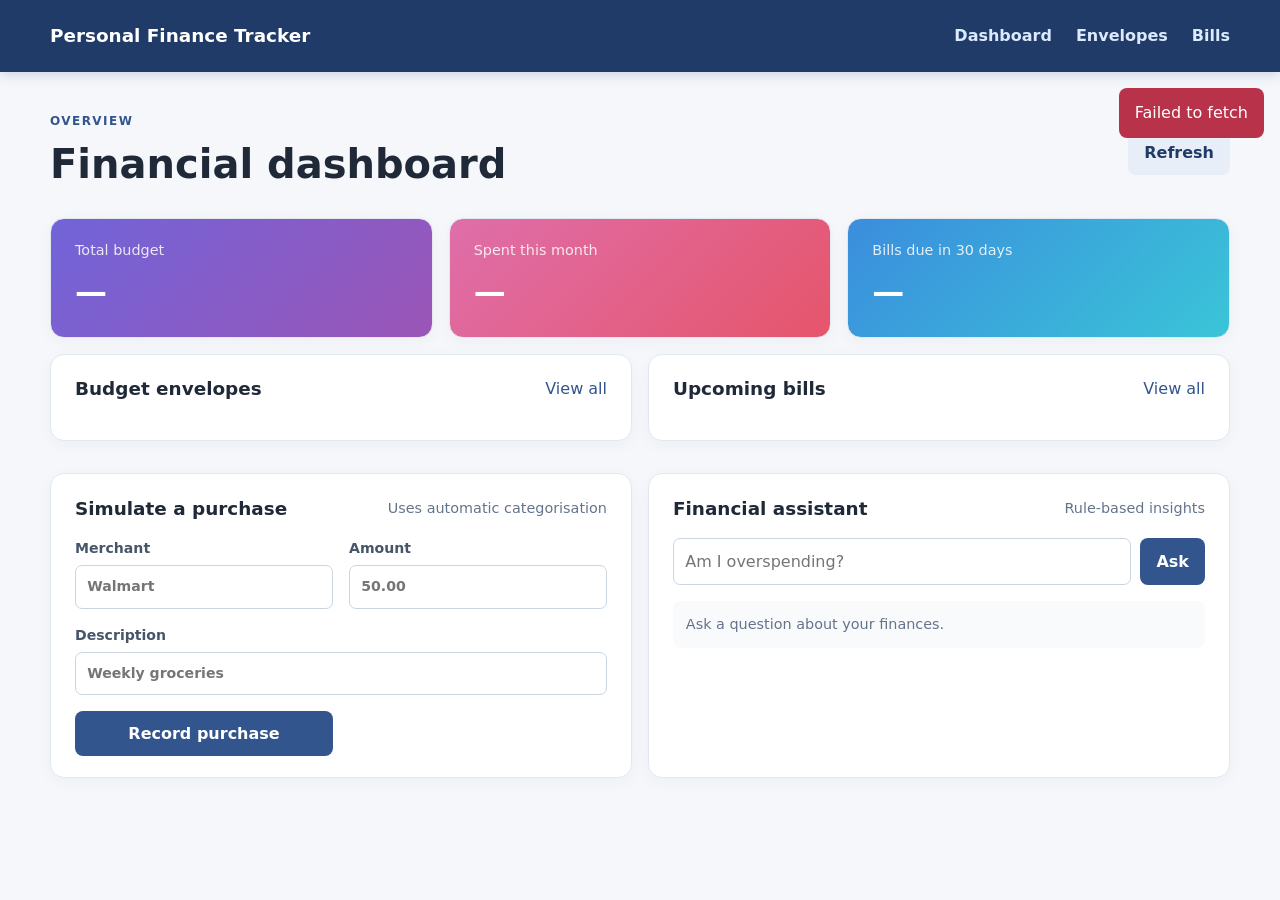
==== ui/index.html @ 7a1d2327 "Implement and integrate static frontend with containerized backend services" ====
<!doctype html>
<html lang="en">
<head>
    <meta charset="utf-8">
    <meta name="viewport" content="width=device-width, initial-scale=1">
    <title>Personal Finance Tracker</title>
    <link rel="stylesheet" href="styles.css">
</head>
<body>
    <header class="site-header">
        <div class="shell header-inner">
            <a class="brand" href="#dashboard">Personal Finance Tracker</a>
            <nav aria-label="Primary navigation">
                <a href="#dashboard">Dashboard</a>
                <a href="#envelopes">Envelopes</a>
                <a href="#bills">Bills</a>
            </nav>
        </div>
    </header>

    <main class="shell">
        <div id="notification" class="notification" role="status" aria-live="polite"></div>

        <section id="dashboard" class="page-section">
            <div class="page-heading">
                <div><p class="eyebrow">Overview</p><h1>Financial dashboard</h1></div>
                <button class="button secondary" data-action="refresh">Refresh</button>
            </div>
            <div class="stats-grid">
                <article class="stat-card purple"><span>Total budget</span><strong id="total-allocated">—</strong></article>
                <article class="stat-card pink"><span>Spent this month</span><strong id="spent-month">—</strong></article>
                <article class="stat-card blue"><span>Bills due in 30 days</span><strong id="upcoming-bills">—</strong></article>
            </div>
            <div class="two-column">
                <article class="panel"><div class="panel-heading"><h2>Budget envelopes</h2><a href="#envelopes">View all</a></div><div id="dashboard-envelopes" class="table-wrap"></div></article>
                <article class="panel"><div class="panel-heading"><h2>Upcoming bills</h2><a href="#bills">View all</a></div><div id="dashboard-bills" class="table-wrap"></div></article>
            </div>
            <div class="two-column">
                <article class="panel">
                    <div class="panel-heading"><h2>Simulate a purchase</h2><span class="muted">Uses automatic categorisation</span></div>
                    <form id="purchase-form" class="form-grid"><label>Merchant<input name="merchant" required placeholder="Walmart"></label><label>Amount<input name="amount" type="number" min="0.01" step="0.01" required placeholder="50.00"></label><label class="wide">Description<input name="description" placeholder="Weekly groceries"></label><button class="button" type="submit">Record purchase</button></form>
                </article>
                <article class="panel"><div class="panel-heading"><h2>Financial assistant</h2><span class="muted">Rule-based insights</span></div><form id="question-form" class="question-form"><input name="question" required placeholder="Am I overspending?"><button class="button" type="submit">Ask</button></form><div id="answer" class="answer muted">Ask a question about your finances.</div><div id="insights" class="insights"></div></article>
            </div>
        </section>

        <section id="envelopes" class="page-section">
            <div class="page-heading"><div><p class="eyebrow">Budgeting</p><h1>Envelopes</h1></div><button class="button" data-modal="envelope-modal">+ Add envelope</button></div>
            <article class="panel"><div class="panel-heading"><h2>Your envelopes</h2><button class="button secondary" data-action="rollover">Run monthly rollover</button></div><div id="envelopes-list" class="envelope-grid"></div></article>
        </section>

        <section id="bills" class="page-section">
            <div class="page-heading"><div><p class="eyebrow">Recurring costs</p><h1>Bills & subscriptions</h1></div><button class="button" data-modal="bill-modal">+ Add bill</button></div>
            <article class="panel"><div class="panel-heading"><h2>Active bills</h2><span id="bill-count" class="muted"></span></div><div id="bills-list" class="table-wrap"></div></article>
        </section>
    </main>

    <dialog id="envelope-modal"><form id="envelope-form" method="dialog" class="modal-form"><button class="close" type="button" data-close>&times;</button><h2>Add envelope</h2><label>Name<input name="name" required placeholder="Groceries"></label><label>Monthly allocation<input name="monthly_allocation" type="number" min="0" step="0.01" required placeholder="500.00"></label><label>Overspend rule<select name="overspend_rule"><option value="stop">Stop at zero</option><option value="borrow">Allow borrowing</option></select></label><button class="button" type="submit">Create envelope</button></form></dialog>
    <dialog id="bill-modal"><form id="bill-form" method="dialog" class="modal-form"><button class="close" type="button" data-close>&times;</button><h2>Add recurring bill</h2><label>Name<input name="name" required placeholder="Netflix"></label><label>Amount<input name="amount" type="number" min="0.01" step="0.01" required placeholder="15.99"></label><label>Frequency<select name="frequency"><option>monthly</option><option>quarterly</option><option>yearly</option><option>weekly</option><option>biweekly</option></select></label><label>Due day<input name="due_day" type="number" min="1" max="31" required placeholder="5"></label><label>Category<select name="category"><option>utilities</option><option>entertainment</option><option>transportation</option><option>health</option><option>housing</option><option>insurance</option><option>other</option></select></label><button class="button" type="submit">Add bill</button></form></dialog>
    <script src="config.js"></script>
    <script src="app.js"></script>
</body>
</html>
---- ui/styles.css ----
:root { --ink:#1f2937; --muted:#64748b; --line:#e2e8f0; --brand:#31558c; --brand-dark:#203b67; --surface:#fff; --background:#f5f7fb; }
* { box-sizing:border-box; }
body { margin:0; background:var(--background); color:var(--ink); font:16px/1.5 Inter,ui-sans-serif,system-ui,-apple-system,"Segoe UI",sans-serif; }
a { color:var(--brand); text-decoration:none; } a:hover { text-decoration:underline; }
.shell { width:min(1180px,calc(100% - 2rem)); margin:0 auto; }
.site-header { background:var(--brand-dark); color:#fff; box-shadow:0 2px 12px #203b6733; }
.header-inner { display:flex; align-items:center; justify-content:space-between; gap:2rem; min-height:72px; }
.brand { color:#fff; font-weight:800; font-size:1.15rem; } .brand:hover { text-decoration:none; }
nav { display:flex; gap:1.5rem; } nav a { color:#dbeafe; font-weight:600; }
.page-section { display:none; padding:2.5rem 0; } .page-section.active { display:block; }
.page-heading,.panel-heading { display:flex; align-items:center; justify-content:space-between; gap:1rem; } .page-heading { margin-bottom:1.5rem; }
h1,h2,p { margin-top:0; } h1 { margin-bottom:0; font-size:clamp(1.8rem,4vw,2.5rem); } h2 { margin-bottom:0; font-size:1.15rem; } .eyebrow { margin-bottom:.25rem; color:var(--brand); font-size:.75rem; font-weight:800; letter-spacing:.12em; text-transform:uppercase; }
.muted { color:var(--muted); font-size:.9rem; } .stats-grid,.two-column { display:grid; grid-template-columns:repeat(3,1fr); gap:1rem; margin-bottom:1rem; } .two-column { grid-template-columns:repeat(2,1fr); }
.stat-card,.panel { background:var(--surface); border:1px solid var(--line); border-radius:14px; box-shadow:0 4px 16px #1e293b0a; } .stat-card { padding:1.3rem 1.5rem; color:#fff; } .stat-card span { display:block; opacity:.85; font-size:.9rem; } .stat-card strong { display:block; margin-top:.4rem; font-size:2rem; } .purple { background:linear-gradient(135deg,#7164d9,#9b55b7); } .pink { background:linear-gradient(135deg,#df6eaa,#e6556b); } .blue { background:linear-gradient(135deg,#3b8ddd,#3ac5d8); }
.panel { padding:1.3rem 1.5rem; margin-bottom:1rem; } .panel-heading { margin-bottom:1rem; } .table-wrap { overflow-x:auto; } table { width:100%; border-collapse:collapse; } th,td { padding:.7rem .45rem; border-bottom:1px solid var(--line); text-align:left; white-space:nowrap; } th { color:var(--muted); font-size:.78rem; text-transform:uppercase; letter-spacing:.04em; } .empty { color:var(--muted); padding:1rem 0; }
.button { display:inline-flex; align-items:center; justify-content:center; border:0; border-radius:8px; padding:.65rem 1rem; background:var(--brand); color:#fff; cursor:pointer; font:inherit; font-weight:700; } .button:hover { background:var(--brand-dark); } .button.secondary { background:#e8eef8; color:var(--brand-dark); } .button.danger { background:#c63d4d; } .button.small { padding:.4rem .65rem; font-size:.82rem; }
.form-grid { display:grid; grid-template-columns:1fr 1fr; gap:1rem; } label { display:grid; gap:.35rem; color:#475569; font-size:.88rem; font-weight:700; } input,select { width:100%; border:1px solid #cbd5e1; border-radius:7px; padding:.65rem .7rem; background:#fff; color:var(--ink); font:inherit; } .wide { grid-column:1/-1; } .question-form { display:flex; gap:.6rem; } .answer { margin-top:1rem; padding:.8rem; border-radius:8px; background:#f8fafc; } .insights { margin-top:.8rem; } .insights li { margin:.35rem 0; }
.envelope-grid { display:grid; grid-template-columns:repeat(auto-fit,minmax(250px,1fr)); gap:1rem; } .envelope-card { border:1px solid var(--line); border-radius:10px; padding:1rem; } .envelope-card h3 { margin:.1rem 0 .3rem; } .balance { font-size:1.65rem; font-weight:800; } .progress { height:8px; margin:.8rem 0; background:#e2e8f0; border-radius:99px; overflow:hidden; } .progress span { display:block; height:100%; background:#46b878; } .progress span.over { background:#e05262; }
.notification { position:fixed; top:88px; right:1rem; z-index:5; max-width:360px; padding:.8rem 1rem; border-radius:8px; background:#1f2937; color:#fff; opacity:0; pointer-events:none; transform:translateY(-8px); transition:.2s; } .notification.show { opacity:1; transform:none; } .notification.error { background:#b8324a; }
dialog { border:0; border-radius:14px; padding:0; box-shadow:0 20px 70px #0f172a55; width:min(450px,calc(100% - 2rem)); } dialog::backdrop { background:#0f172a88; } .modal-form { display:grid; gap:1rem; padding:1.5rem; } .modal-form h2 { margin-bottom:.2rem; } .close { justify-self:end; border:0; background:transparent; color:var(--muted); font-size:1.8rem; cursor:pointer; line-height:1; }
@media(max-width:700px) { .header-inner,.page-heading { align-items:flex-start; flex-direction:column; padding:1rem 0; } nav { gap:1rem; } .stats-grid,.two-column { grid-template-columns:1fr; } .form-grid { grid-template-columns:1fr; } .wide { grid-column:auto; } .panel { padding:1rem; } }
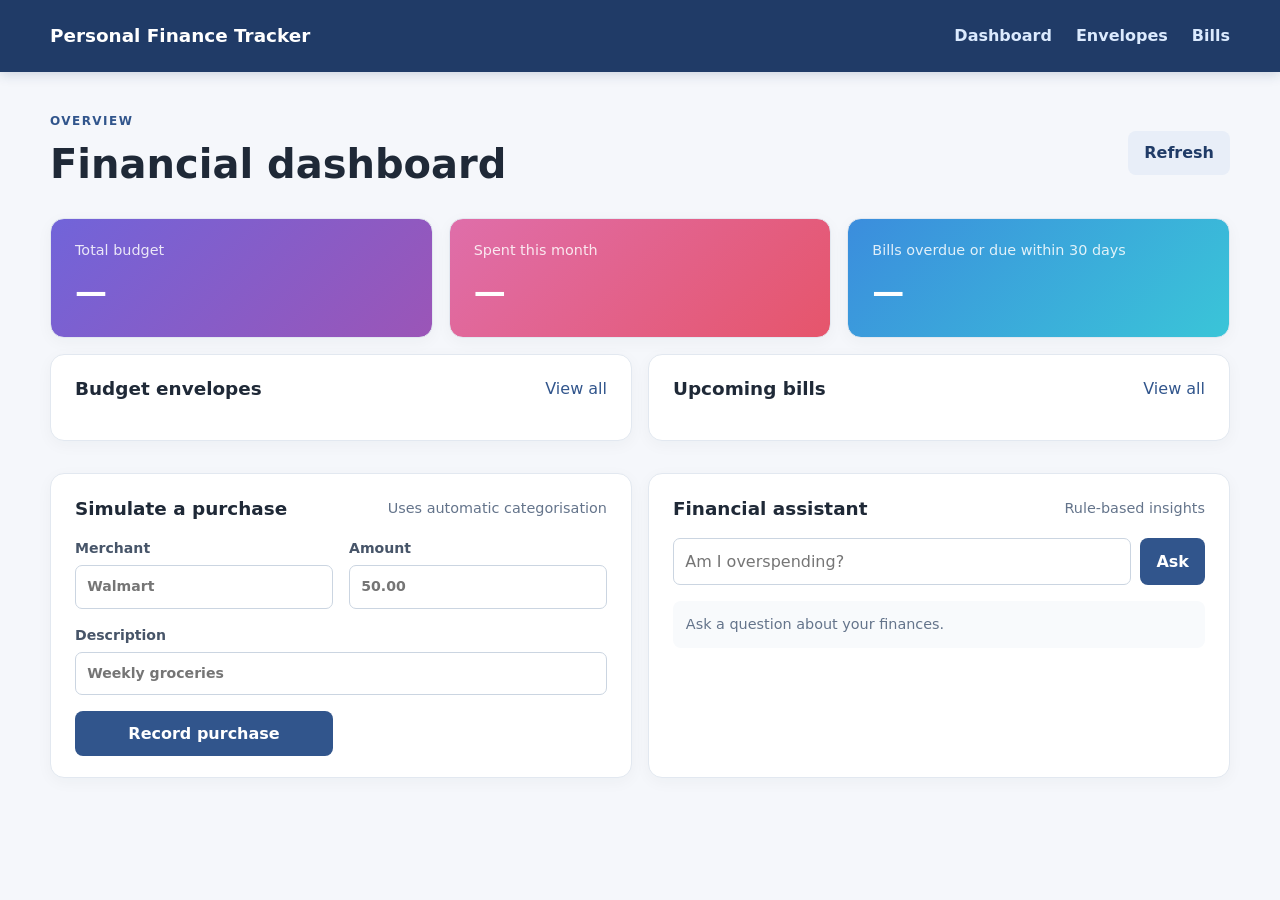
==== commit 6aafc5e8: "Harden API input validation and error response contracts" ====
--- a/ui/index.html
+++ b/ui/index.html
@@ -29,7 +29,7 @@
             <div class="stats-grid">
                 <article class="stat-card purple"><span>Total budget</span><strong id="total-allocated">—</strong></article>
                 <article class="stat-card pink"><span>Spent this month</span><strong id="spent-month">—</strong></article>
-                <article class="stat-card blue"><span>Bills due in 30 days</span><strong id="upcoming-bills">—</strong></article>
+                <article class="stat-card blue"><span>Bills overdue or due within 30 days</span><strong id="upcoming-bills">—</strong></article>
             </div>
             <div class="two-column">
                 <article class="panel"><div class="panel-heading"><h2>Budget envelopes</h2><a href="#envelopes">View all</a></div><div id="dashboard-envelopes" class="table-wrap"></div></article>
@@ -55,8 +55,35 @@
         </section>
     </main>
 
-    <dialog id="envelope-modal"><form id="envelope-form" method="dialog" class="modal-form"><button class="close" type="button" data-close>&times;</button><h2>Add envelope</h2><label>Name<input name="name" required placeholder="Groceries"></label><label>Monthly allocation<input name="monthly_allocation" type="number" min="0" step="0.01" required placeholder="500.00"></label><label>Overspend rule<select name="overspend_rule"><option value="stop">Stop at zero</option><option value="borrow">Allow borrowing</option></select></label><button class="button" type="submit">Create envelope</button></form></dialog>
-    <dialog id="bill-modal"><form id="bill-form" method="dialog" class="modal-form"><button class="close" type="button" data-close>&times;</button><h2>Add recurring bill</h2><label>Name<input name="name" required placeholder="Netflix"></label><label>Amount<input name="amount" type="number" min="0.01" step="0.01" required placeholder="15.99"></label><label>Frequency<select name="frequency"><option>monthly</option><option>quarterly</option><option>yearly</option><option>weekly</option><option>biweekly</option></select></label><label>Due day<input name="due_day" type="number" min="1" max="31" required placeholder="5"></label><label>Category<select name="category"><option>utilities</option><option>entertainment</option><option>transportation</option><option>health</option><option>housing</option><option>insurance</option><option>other</option></select></label><button class="button" type="submit">Add bill</button></form></dialog>
+    <dialog id="envelope-modal">
+        <form id="envelope-form" method="dialog" class="modal-form">
+            <button class="close" type="button" data-close>&times;</button><h2>Add envelope</h2>
+            <label>Name<input name="name" required placeholder="Groceries"></label>
+            <label>Monthly allocation<input name="monthly_allocation" type="number" min="0" step="0.01" required placeholder="500.00"></label>
+            <label>Overspend rule<select name="overspend_rule"><option value="stop">Stop at zero</option><option value="borrow">Allow borrowing</option></select></label>
+            <div class="form-error" role="alert"></div>
+            <button class="button" type="submit">Create envelope</button>
+        </form>
+    </dialog>
+    <dialog id="bill-modal">
+        <form id="bill-form" method="dialog" class="modal-form">
+            <button class="close" type="button" data-close>&times;</button><h2>Add recurring bill</h2>
+            <label>Name<input name="name" required placeholder="Netflix"></label>
+            <label>Amount<input name="amount" type="number" min="0.01" step="0.01" required placeholder="15.99"></label>
+            <label>Frequency<select name="frequency">
+                <option data-max-due-day="31">monthly</option>
+                <option data-max-due-day="90">quarterly</option>
+                <option data-max-due-day="365">yearly</option>
+                <option data-max-due-day="7">weekly</option>
+                <option data-max-due-day="14">biweekly</option>
+            </select></label>
+            <label>Due day<input name="due_day" type="number" min="1" max="31" required placeholder="5" aria-describedby="bill-due-day-range"></label>
+            <span id="bill-due-day-range" class="muted">Enter a value from 1 to 31.</span>
+            <label>Category<select name="category"><option>utilities</option><option>entertainment</option><option>transportation</option><option>health</option><option>housing</option><option>insurance</option><option>other</option></select></label>
+            <div class="form-error" role="alert"></div>
+            <button class="button" type="submit">Add bill</button>
+        </form>
+    </dialog>
     <script src="config.js"></script>
     <script src="app.js"></script>
 </body>
--- a/ui/styles.css
+++ b/ui/styles.css
@@ -17,5 +17,6 @@
 .form-grid { display:grid; grid-template-columns:1fr 1fr; gap:1rem; } label { display:grid; gap:.35rem; color:#475569; font-size:.88rem; font-weight:700; } input,select { width:100%; border:1px solid #cbd5e1; border-radius:7px; padding:.65rem .7rem; background:#fff; color:var(--ink); font:inherit; } .wide { grid-column:1/-1; } .question-form { display:flex; gap:.6rem; } .answer { margin-top:1rem; padding:.8rem; border-radius:8px; background:#f8fafc; } .insights { margin-top:.8rem; } .insights li { margin:.35rem 0; }
 .envelope-grid { display:grid; grid-template-columns:repeat(auto-fit,minmax(250px,1fr)); gap:1rem; } .envelope-card { border:1px solid var(--line); border-radius:10px; padding:1rem; } .envelope-card h3 { margin:.1rem 0 .3rem; } .balance { font-size:1.65rem; font-weight:800; } .progress { height:8px; margin:.8rem 0; background:#e2e8f0; border-radius:99px; overflow:hidden; } .progress span { display:block; height:100%; background:#46b878; } .progress span.over { background:#e05262; }
 .notification { position:fixed; top:88px; right:1rem; z-index:5; max-width:360px; padding:.8rem 1rem; border-radius:8px; background:#1f2937; color:#fff; opacity:0; pointer-events:none; transform:translateY(-8px); transition:.2s; } .notification.show { opacity:1; transform:none; } .notification.error { background:#b8324a; }
+.form-error { color:#a1263d; overflow-wrap:anywhere; } .form-error:empty { display:none; }
 dialog { border:0; border-radius:14px; padding:0; box-shadow:0 20px 70px #0f172a55; width:min(450px,calc(100% - 2rem)); } dialog::backdrop { background:#0f172a88; } .modal-form { display:grid; gap:1rem; padding:1.5rem; } .modal-form h2 { margin-bottom:.2rem; } .close { justify-self:end; border:0; background:transparent; color:var(--muted); font-size:1.8rem; cursor:pointer; line-height:1; }
 @media(max-width:700px) { .header-inner,.page-heading { align-items:flex-start; flex-direction:column; padding:1rem 0; } nav { gap:1rem; } .stats-grid,.two-column { grid-template-columns:1fr; } .form-grid { grid-template-columns:1fr; } .wide { grid-column:auto; } .panel { padding:1rem; } }
